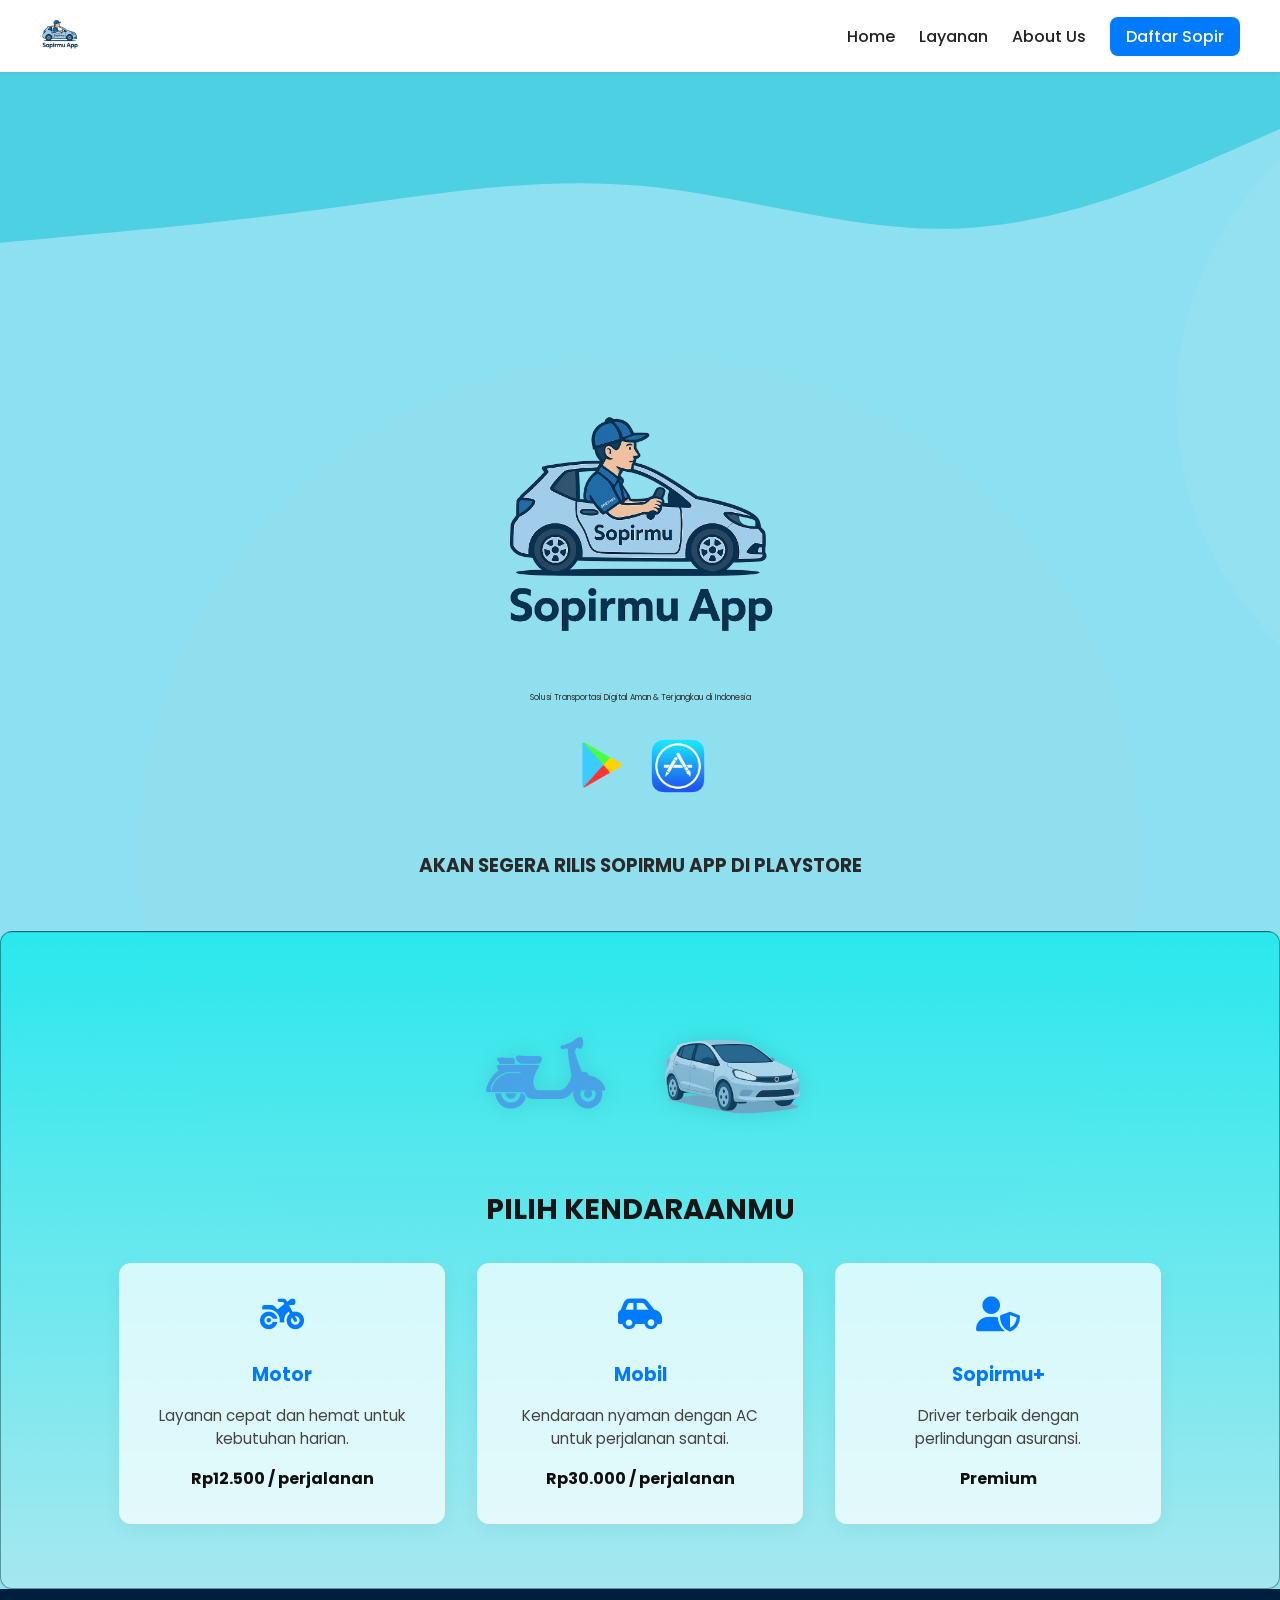
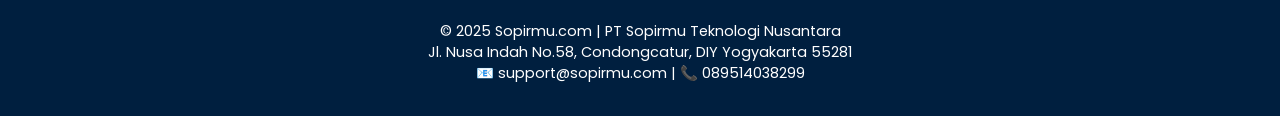
==== index.html @ 1ba3b1ca "Upload landing page Sopirmu lengkap" ====
<!DOCTYPE html>
<html lang="id">
<head>
  <meta charset="UTF-8" />
  <meta name="viewport" content="width=device-width, initial-scale=1.0" />
  <title>Sopirmu.com - Transportasi Digital Indonesia</title>
  <link href="https://fonts.googleapis.com/css2?family=Poppins:wght@400;700&display=swap" rel="stylesheet" />
  <link rel="stylesheet" href="css/style.css" />
  <link rel="stylesheet" href="https://cdnjs.cloudflare.com/ajax/libs/font-awesome/6.5.0/css/all.min.css" />
</head>
<body>

  <!-- Navbar -->
  <nav class="navbar">
    <div class="navbar-container">
      <img src="assets/logo.png" alt="Sopirmu Logo" class="navbar-logo" />
      <div class="menu-toggle" onclick="toggleMenu()">☰</div>
      <ul class="navbar-menu" id="nav-menu">
        <li><a href="#">Home</a></li>
        <li><a href="#layanan">Layanan</a></li>
        <li><a href="about.html">About Us</a></li>
        <li><a href="join-driver.html" class="btn-sopir">Daftar Sopir</a></li>
      </ul>
    </div>
  </nav>

  <!-- Wave SVG -->
  <svg xmlns="http://www.w3.org/2000/svg" viewBox="0 0 1440 320" style="width: 100%; display: block;">
    <path fill="#4dd0e1" fill-opacity="1"
      d="M0,192L60,186.7C120,181,240,171,360,154.7C480,139,600,117,720,128C840,139,960,181,1080,176C1200,171,1320,117,1380,90.7L1440,64L1440,0L1380,0C1320,0,1200,0,1080,0C960,0,840,0,720,0C600,0,480,0,360,0C240,0,120,0,60,0L0,0Z">
    </path>
  </svg>

  <!-- Hero Header -->
  <header>
    <img src="assets/logo.png" alt="Logo Sopirmu" class="logo fade-in" />
    <p class="fade-in">Solusi Transportasi Digital Aman & Terjangkau di Indonesia</p>
    <div class="store-buttons fade-in">
      <a href="https://play.google.com" target="_blank">
        <img src="assets/google-play-badge.png" alt="Download on Google Play" />
      </a>
      <a href="https://www.apple.com/app-store/" target="_blank">
        <img src="assets/app-store-badge.png" alt="Download on App Store" />
      </a>
    </div>
    <h3 class="fade-in" style="margin-top: 1rem; color: #2a2929;">
      AKAN SEGERA RILIS SOPIRMU APP DI PLAYSTORE
    </h3>
  </header>

  <!-- Kendaraan Section -->
  <section class="car-section" id="layanan">
    <div class="vehicle-icons fade-in">
      <img src="assets/motor_icon.png" alt="Ikon Motor Sopirmu" class="vehicle" />
      <img src="assets/mobil.png" alt="Ilustrasi Mobil Sopirmu" class="vehicle" />
    </div>
    <h1 class="fade-in" style="margin-top: 1rem; color: #171616;">PILIH KENDARAANMU</h1>
    <div class="car-cards fade-in">
      <div class="car-card">
        <i class="fas fa-motorcycle service-icon"></i>
        <h3>Motor</h3>
        <p>Layanan cepat dan hemat untuk kebutuhan harian.</p>
        <div class="price">Rp12.500 / perjalanan</div>
      </div>
      <div class="car-card">
        <i class="fas fa-car-side service-icon"></i>
        <h3>Mobil</h3>
        <p>Kendaraan nyaman dengan AC untuk perjalanan santai.</p>
        <div class="price">Rp30.000 / perjalanan</div>
      </div>
      <div class="car-card">
        <i class="fas fa-user-shield service-icon"></i>
        <h3>Sopirmu+</h3>
        <p>Driver terbaik dengan perlindungan asuransi.</p>
        <div class="price">Premium</div>
      </div>
    </div>
  </section>

  <!-- Footer -->
  <footer>
    © 2025 Sopirmu.com | PT Sopirmu Teknologi Nusantara<br />
    Jl. Nusa Indah No.58, Condongcatur, DIY Yogyakarta 55281<br />
    📧 support@sopirmu.com | 📞 089514038299
  </footer>

  <!-- Script -->
  <script>
    function toggleMenu() {
      const menu = document.getElementById("nav-menu");
      menu.classList.toggle("active");
    }
  </script>

</body>
</html>
---- css/style.css ----
/* ========== GLOBAL ========== */
body {
  margin: 0;
  font-family: 'Poppins', sans-serif;
  background: #33cae893;
  background-image: url('../assets/background-pattern.svg');
  background-repeat: no-repeat;
  background-size: cover;
  background-position: top center;
  color: #285d91;
}

/* ========== NAVBAR ========== */
.navbar {
  background-color: #ffffff;
  padding: 1rem 2rem;
  box-shadow: 0 2px 4px rgba(0, 0, 0, 0.05);
  position: sticky;
  top: 0;
  z-index: 1000;
}

.navbar-container {
  max-width: 1200px;
  margin: 0 auto;
  display: flex;
  justify-content: space-between;
  align-items: center;
}

.navbar-logo {
  height: 40px;
}

.navbar-menu {
  list-style: none;
  display: flex;
  gap: 1.5rem;
  margin: 0;
  padding: 0;
  align-items: center;
}

.navbar-menu li a {
  text-decoration: none;
  color: #222;
  font-weight: 500;
  transition: color 0.3s;
}

.navbar-menu li a:hover {
  color: #007bff;
}

.btn-sopir {
  background-color: #007bff;
  color: white !important;
  padding: 0.5rem 1rem;
  border-radius: 8px;
  font-weight: bold;
  transition: background 0.3s;
}

.btn-sopir:hover {
  background-color: #005ecb;
}

/* ==== Menu Toggle Mobile ==== */
.menu-toggle {
  display: none;
  font-size: 1.8rem;
  cursor: pointer;
  color: #007bff;
}

@media screen and (max-width: 768px) {
  .menu-toggle {
    display: block;
  }

  .navbar-menu {
    display: none;
    flex-direction: column;
    background: white;
    position: absolute;
    top: 70px;
    right: 20px;
    width: 200px;
    padding: 1rem;
    box-shadow: 0 4px 10px rgba(0, 0, 0, 0.1);
    border-radius: 8px;
  }

  .navbar-menu.active {
    display: flex;
  }

  .navbar-menu li {
    margin-bottom: 1rem;
  }
}

/* ========== HEADER HERO ========== */
header {
  display: flex;
  flex-direction: column;
  align-items: center;
  text-align: center;
  padding: 2rem 1rem 2rem;
}

header img.logo {
  width: 300px;
  margin-bottom: 0.25rem;
}

header p {
  font-size: 0.5rem;
  margin: 0;
  color: #2e2e2e;
}

.store-buttons {
  display: flex;
  justify-content: center;
  gap: 1rem;
  margin: 2rem 0;
}

.store-buttons img {
  height: 60px;
  transition: transform 0.3s ease;
}

.store-buttons img:hover {
  transform: scale(1.05);
}

/* ========== ANIMASI ========== */
.fade-in {
  opacity: 0;
  transform: translateY(20px);
  animation: fadeInUp 1s ease-out forwards;
}

@keyframes fadeInUp {
  to {
    opacity: 1;
    transform: translateY(0);
  }
}

/* ========== KENDARAAN SECTION ========== */
.car-section {
  position: relative;
  padding: 4rem 1rem;
  text-align: center;
  color: #fff;
  background: linear-gradient(360deg, #097590, #0962b1d2, #e5eaf0bf, #02ebebb6);
  background-size: 400% 400%;
  animation: gradientBG 10s ease infinite;
  border: 1px solid rgba(2, 64, 67, 0.488);
  border-radius: 12px;
  z-index: 1;
}

.car-section h1 {
  color: #e6dfdf;
  margin: 1rem 0 2rem;
  font-size: 1.8rem;
}

.vehicle-icons {
  display: flex;
  justify-content: center;
  align-items: center;
  gap: 2rem;
  margin-bottom: 2rem;
}

.vehicle-icons img.vehicle {
  width: 160px;
  height: auto;
  filter: drop-shadow(0 0 10px rgba(0, 0, 0, 0.1));
}

.car-cards {
  display: flex;
  flex-wrap: wrap;
  justify-content: center;
  gap: 2rem;
}

.car-card {
  background: #ffffffb9;
  border: 1px solid #f0f0f073;
  border-radius: 12px;
  padding: 2rem;
  width: 260px;
  box-shadow: 0 5px 20px rgba(0, 0, 0, 0.05);
  transition: transform 0.3s ease, box-shadow 0.3s ease;
}

.car-card:hover {
  transform: translateY(-5px);
  box-shadow: 0 8px 30px rgba(0, 0, 0, 0.1);
}

.car-card h3 {
  color: #007bff;
  margin: 1rem 0 0.5rem;
}

.car-card p {
  font-size: 0.95rem;
  color: #444;
}

.car-card .price {
  font-weight: bold;
  margin-top: 1rem;
  color: #0e0f0f;
}

.car-card .service-icon {
  font-size: 2.2rem;
  color: #007bff;
  margin-bottom: 0.8rem;
}

/* ========== FORM SECTION (JOIN DRIVER) ========== */
.form-section {
  text-align: center;
  padding: 4rem 1rem;
  background-color: #ffffff;
}

.form-logo {
  width: 120px;
  margin-bottom: 1.5rem;
}

.form-title {
  font-size: 2rem;
  margin-bottom: 0.5rem;
  color: #007bff;
}

.form-subtitle {
  font-size: 1rem;
  color: #555;
  margin-bottom: 2rem;
}

.driver-options {
  display: flex;
  justify-content: center;
  flex-wrap: wrap;
  gap: 1.5rem;
}

.driver-btn {
  background-color: #007bff;
  color: white;
  padding: 1rem 2rem;
  border-radius: 8px;
  text-decoration: none;
  font-weight: 600;
  transition: background 0.3s ease;
}

.driver-btn:hover {
  background-color: #005ecb;
}

/* ========== FOOTER ========== */
footer {
  text-align: center;
  padding: 2rem 1rem;
  font-size: 0.9rem;
  background-color: #001f3f;
  color: white;
}

/* ========== RESPONSIVE ========== */
@media screen and (max-width: 768px) {
  header img.logo {
    width: 140px;
  }

  .store-buttons {
    flex-direction: row;
    flex-wrap: wrap;
    justify-content: center;
  }

  .vehicle-icons {
    flex-direction: row;
    gap: 1rem;
  }

  .car-cards {
    flex-direction: column;
    align-items: center;
    padding: 0 1rem;
  }

  .car-card {
    width: 100%;
    max-width: 320px;
  }

  .driver-options {
    flex-direction: column;
    align-items: center;
  }

  footer {
    font-size: 0.85rem;
  }
}
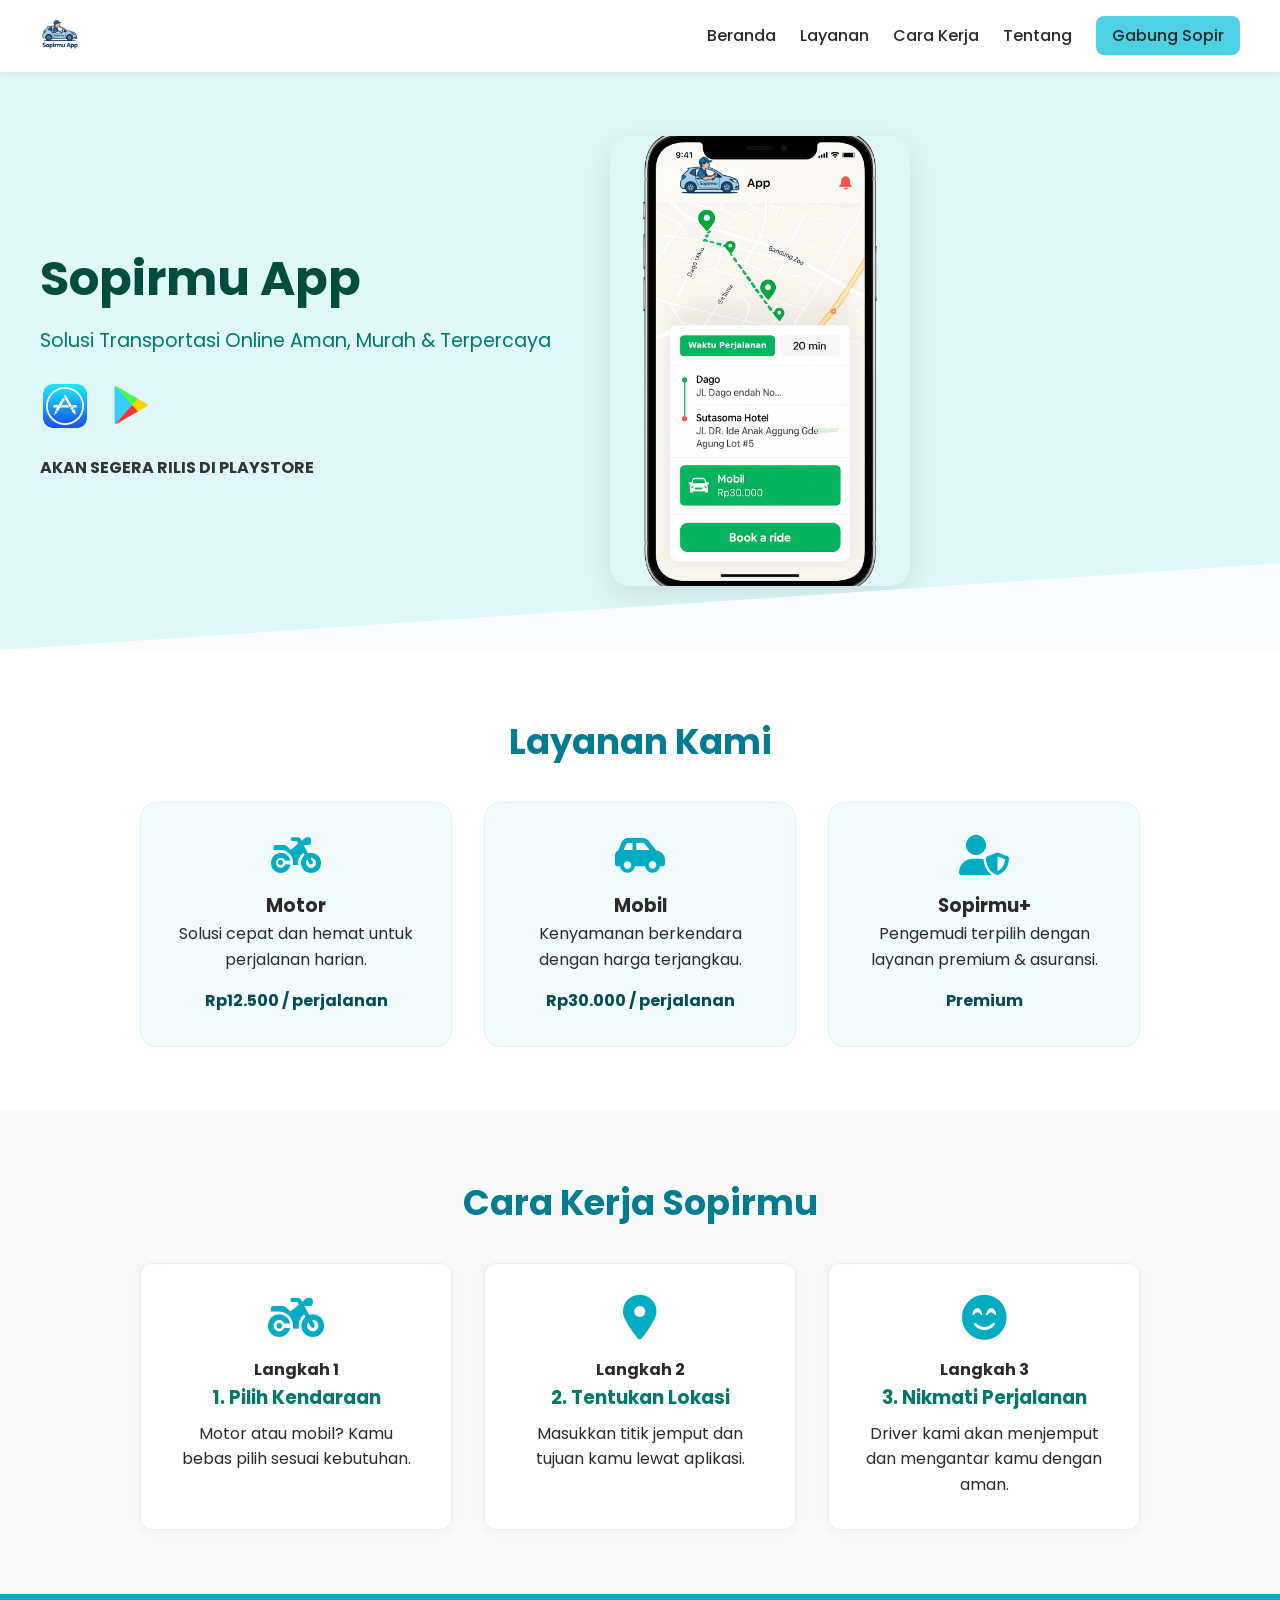
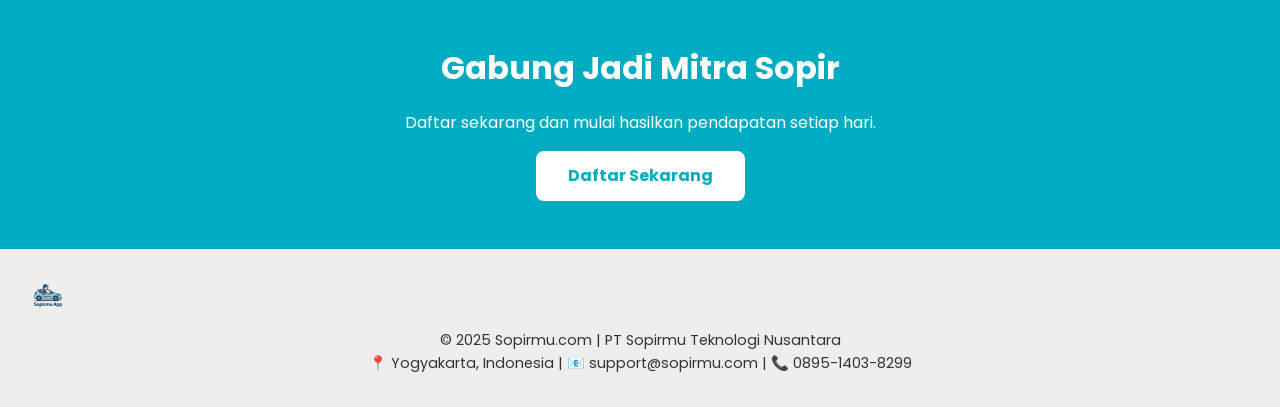
==== commit 9a484c77: "Upload landing page final Sopirmu" ====
--- a/index.html
+++ b/index.html
@@ -3,7 +3,7 @@
 <head>
   <meta charset="UTF-8" />
   <meta name="viewport" content="width=device-width, initial-scale=1.0" />
-  <title>Sopirmu.com - Transportasi Digital Indonesia</title>
+  <title>Sopirmu - Transportasi Online Aman & Terjangkau</title>
   <link href="https://fonts.googleapis.com/css2?family=Poppins:wght@400;700&display=swap" rel="stylesheet" />
   <link rel="stylesheet" href="css/style.css" />
   <link rel="stylesheet" href="https://cdnjs.cloudflare.com/ajax/libs/font-awesome/6.5.0/css/all.min.css" />
@@ -14,81 +14,104 @@
   <nav class="navbar">
     <div class="navbar-container">
       <img src="assets/logo.png" alt="Sopirmu Logo" class="navbar-logo" />
+      <ul class="navbar-menu" id="nav-menu">
+        <li><a href="#">Beranda</a></li>
+        <li><a href="#layanan">Layanan</a></li>
+        <li><a href="#cara-kerja">Cara Kerja</a></li>
+        <li><a href="about.html">Tentang</a></li>
+        <li><a href="join-driver.html" class="btn-sopir">Gabung Sopir</a></li>
+      </ul>
       <div class="menu-toggle" onclick="toggleMenu()">☰</div>
-      <ul class="navbar-menu" id="nav-menu">
-        <li><a href="#">Home</a></li>
-        <li><a href="#layanan">Layanan</a></li>
-        <li><a href="about.html">About Us</a></li>
-        <li><a href="join-driver.html" class="btn-sopir">Daftar Sopir</a></li>
-      </ul>
     </div>
   </nav>
 
-  <!-- Wave SVG -->
-  <svg xmlns="http://www.w3.org/2000/svg" viewBox="0 0 1440 320" style="width: 100%; display: block;">
-    <path fill="#4dd0e1" fill-opacity="1"
-      d="M0,192L60,186.7C120,181,240,171,360,154.7C480,139,600,117,720,128C840,139,960,181,1080,176C1200,171,1320,117,1380,90.7L1440,64L1440,0L1380,0C1320,0,1200,0,1080,0C960,0,840,0,720,0C600,0,480,0,360,0C240,0,120,0,60,0L0,0Z">
-    </path>
-  </svg>
+  <!-- Hero Section -->
+  <section class="hero-v2">
+    <div class="hero-container">
+      <div class="hero-text">
+        <h1>Sopirmu App</h1>
+        <p class="tagline">Solusi Transportasi Online Aman, Murah & Terpercaya</p>
+        <div class="store-badges">
+          <a href="#"><img src="assets/app-store-badge.png" alt="App Store"></a>
+          <a href="#"><img src="assets/google-play-badge.png" alt="Google Play"></a>
+        </div>
+        <p class="soon">AKAN SEGERA RILIS DI PLAYSTORE</p>
+      </div>
+      <div class="hero-image">
+        <img src="assets/mockup-iphone.png" alt="Mockup Sopirmu App" />
+      </div>
+    </div>
+  </section>
 
-  <!-- Hero Header -->
-  <header>
-    <img src="assets/logo.png" alt="Logo Sopirmu" class="logo fade-in" />
-    <p class="fade-in">Solusi Transportasi Digital Aman & Terjangkau di Indonesia</p>
-    <div class="store-buttons fade-in">
-      <a href="https://play.google.com" target="_blank">
-        <img src="assets/google-play-badge.png" alt="Download on Google Play" />
-      </a>
-      <a href="https://www.apple.com/app-store/" target="_blank">
-        <img src="assets/app-store-badge.png" alt="Download on App Store" />
-      </a>
-    </div>
-    <h3 class="fade-in" style="margin-top: 1rem; color: #2a2929;">
-      AKAN SEGERA RILIS SOPIRMU APP DI PLAYSTORE
-    </h3>
-  </header>
-
-  <!-- Kendaraan Section -->
-  <section class="car-section" id="layanan">
-    <div class="vehicle-icons fade-in">
-      <img src="assets/motor_icon.png" alt="Ikon Motor Sopirmu" class="vehicle" />
-      <img src="assets/mobil.png" alt="Ilustrasi Mobil Sopirmu" class="vehicle" />
-    </div>
-    <h1 class="fade-in" style="margin-top: 1rem; color: #171616;">PILIH KENDARAANMU</h1>
-    <div class="car-cards fade-in">
-      <div class="car-card">
-        <i class="fas fa-motorcycle service-icon"></i>
+  <!-- Layanan -->
+  <section class="fitur-section" id="layanan">
+    <h2 class="section-title">Layanan Kami</h2>
+    <div class="fitur-cards">
+      <div class="fitur-card">
+        <i class="fas fa-motorcycle fitur-icon"></i>
         <h3>Motor</h3>
-        <p>Layanan cepat dan hemat untuk kebutuhan harian.</p>
+        <p>Solusi cepat dan hemat untuk perjalanan harian.</p>
         <div class="price">Rp12.500 / perjalanan</div>
       </div>
-      <div class="car-card">
-        <i class="fas fa-car-side service-icon"></i>
+      <div class="fitur-card">
+        <i class="fas fa-car-side fitur-icon"></i>
         <h3>Mobil</h3>
-        <p>Kendaraan nyaman dengan AC untuk perjalanan santai.</p>
+        <p>Kenyamanan berkendara dengan harga terjangkau.</p>
         <div class="price">Rp30.000 / perjalanan</div>
       </div>
-      <div class="car-card">
-        <i class="fas fa-user-shield service-icon"></i>
+      <div class="fitur-card">
+        <i class="fas fa-user-shield fitur-icon"></i>
         <h3>Sopirmu+</h3>
-        <p>Driver terbaik dengan perlindungan asuransi.</p>
+        <p>Pengemudi terpilih dengan layanan premium & asuransi.</p>
         <div class="price">Premium</div>
       </div>
     </div>
   </section>
 
+  <!-- Cara Kerja -->
+  <section class="work-section" id="cara-kerja">
+    <h2 class="section-title">Cara Kerja Sopirmu</h2>
+    <div class="work-steps">
+      <div class="step">
+        <i class="fas fa-motorcycle step-icon"></i>
+        <h4>Langkah 1</h4>
+        <h3><b>1. Pilih Kendaraan</b></h3>
+        <p>Motor atau mobil? Kamu bebas pilih sesuai kebutuhan.</p>
+      </div>
+      <div class="step">
+        <i class="fas fa-map-marker-alt step-icon"></i>
+        <h4>Langkah 2</h4>
+        <h3><b>2. Tentukan Lokasi</b></h3>
+        <p>Masukkan titik jemput dan tujuan kamu lewat aplikasi.</p>
+      </div>
+      <div class="step">
+        <i class="fas fa-smile-beam step-icon"></i>
+        <h4>Langkah 3</h4>
+        <h3><b>3. Nikmati Perjalanan</b></h3>
+        <p>Driver kami akan menjemput dan mengantar kamu dengan aman.</p>
+      </div>
+    </div>
+  </section>
+
+  <!-- CTA Join Driver -->
+  <section class="cta-section">
+    <h2>Gabung Jadi Mitra Sopir</h2>
+    <p>Daftar sekarang dan mulai hasilkan pendapatan setiap hari.</p>
+    <a href="join-driver.html" class="cta-button">Daftar Sekarang</a>
+  </section>
+
   <!-- Footer -->
   <footer>
-    © 2025 Sopirmu.com | PT Sopirmu Teknologi Nusantara<br />
-    Jl. Nusa Indah No.58, Condongcatur, DIY Yogyakarta 55281<br />
-    📧 support@sopirmu.com | 📞 089514038299
+    <div class="footer-content">
+      <img src="assets/logo.png" alt="Sopirmu Logo" class="footer-logo" />
+      <p>© 2025 Sopirmu.com | PT Sopirmu Teknologi Nusantara</p>
+      <p>📍 Yogyakarta, Indonesia | 📧 support@sopirmu.com | 📞 0895-1403-8299</p>
+    </div>
   </footer>
 
-  <!-- Script -->
   <script>
     function toggleMenu() {
-      const menu = document.getElementById("nav-menu");
-      menu.classList.toggle("active");
+      document.getElementById("nav-menu").classList.toggle("active");
     }
   </script>
 
--- a/css/style.css
+++ b/css/style.css
@@ -1,20 +1,32 @@
-/* ========== GLOBAL ========== */
+/* RESET & GLOBAL */
+* {
+  margin: 0;
+  padding: 0;
+  box-sizing: border-box;
+}
+
 body {
-  margin: 0;
   font-family: 'Poppins', sans-serif;
-  background: #33cae893;
-  background-image: url('../assets/background-pattern.svg');
-  background-repeat: no-repeat;
-  background-size: cover;
-  background-position: top center;
-  color: #285d91;
-}
-
-/* ========== NAVBAR ========== */
+  background-color: #f9fcff;
+  color: #2a2a2a;
+  line-height: 1.6;
+}
+
+a {
+  text-decoration: none;
+  color: inherit;
+}
+
+img {
+  max-width: 100%;
+  display: block;
+}
+
+/* NAVBAR */
 .navbar {
-  background-color: #ffffff;
+  background: #ffffff;
   padding: 1rem 2rem;
-  box-shadow: 0 2px 4px rgba(0, 0, 0, 0.05);
+  box-shadow: 0 2px 6px rgba(0, 0, 0, 0.05);
   position: sticky;
   top: 0;
   z-index: 1000;
@@ -22,7 +34,7 @@
 
 .navbar-container {
   max-width: 1200px;
-  margin: 0 auto;
+  margin: auto;
   display: flex;
   justify-content: space-between;
   align-items: center;
@@ -36,286 +48,376 @@
   list-style: none;
   display: flex;
   gap: 1.5rem;
-  margin: 0;
-  padding: 0;
   align-items: center;
 }
 
 .navbar-menu li a {
-  text-decoration: none;
-  color: #222;
   font-weight: 500;
-  transition: color 0.3s;
-}
-
-.navbar-menu li a:hover {
-  color: #007bff;
+  color: #2a2a2a;
 }
 
 .btn-sopir {
-  background-color: #007bff;
-  color: white !important;
+  background-color: #4dd0e1;
+  color: white;
   padding: 0.5rem 1rem;
   border-radius: 8px;
   font-weight: bold;
-  transition: background 0.3s;
-}
-
-.btn-sopir:hover {
-  background-color: #005ecb;
-}
-
-/* ==== Menu Toggle Mobile ==== */
+}
+
 .menu-toggle {
   display: none;
-  font-size: 1.8rem;
+  font-size: 1.5rem;
   cursor: pointer;
-  color: #007bff;
-}
-
-@media screen and (max-width: 768px) {
+}
+
+/* HERO SECTION */
+.hero-v2 {
+  background-color: #e0f7fa;
+  padding: 4rem 2rem;
+  clip-path: polygon(0 0, 100% 0, 100% 85%, 0% 100%);
+}
+
+.hero-container {
+  max-width: 1200px;
+  margin: auto;
+  display: flex;
+  align-items: center;
+  justify-content: space-between;
+  flex-wrap: wrap;
+}
+
+.hero-text {
+  flex: 1 1 45%;
+}
+
+.hero-text h1 {
+  font-size: 3rem;
+  color: #004d40;
+}
+
+.tagline {
+  color: #00796b;
+  font-size: 1.2rem;
+  margin-top: 0.5rem;
+}
+
+.store-badges {
+  display: flex;
+  gap: 1rem;
+  margin-top: 1.5rem;
+}
+
+.store-badges img {
+  height: 50px;
+}
+
+.soon {
+  margin-top: 1.5rem;
+  font-weight: bold;
+  color: #333;
+}
+
+.hero-image {
+  flex: 1 1 50%;
+  text-align: center;
+}
+
+.hero-image img {
+  max-width: 300px;
+  border-radius: 20px;
+  box-shadow: 0 10px 30px rgba(0,0,0,0.1);
+}
+
+/* FITUR SECTION */
+.fitur-section {
+  padding: 4rem 2rem;
+  background-color: #ffffff;
+  text-align: center;
+}
+
+.section-title {
+  font-size: 2.2rem;
+  margin-bottom: 2rem;
+  color: #007c91;
+}
+
+.fitur-cards {
+  display: grid;
+  grid-template-columns: repeat(auto-fit, minmax(250px, 1fr));
+  gap: 2rem;
+  max-width: 1000px;
+  margin: 0 auto;
+}
+
+.fitur-card {
+  background-color: #f2fbfd;
+  border: 1px solid #d9f4f9;
+  border-radius: 16px;
+  padding: 2rem;
+  transition: transform 0.3s ease;
+}
+
+.fitur-card:hover {
+  transform: translateY(-5px);
+  box-shadow: 0 6px 20px rgba(0, 0, 0, 0.05);
+}
+
+.fitur-icon {
+  font-size: 2.5rem;
+  color: #00acc1;
+  margin-bottom: 1rem;
+}
+
+.price {
+  margin-top: 1rem;
+  font-weight: bold;
+  color: #004d55;
+}
+
+/* HOW IT WORKS */
+.work-section {
+  background-color: #f9f9f9;
+  padding: 4rem 2rem;
+  text-align: center;
+}
+
+.work-steps {
+  display: flex;
+  flex-wrap: wrap;
+  gap: 2rem;
+  max-width: 1000px;
+  margin: 0 auto;
+  justify-content: center;
+}
+
+.step {
+  flex: 1 1 250px;
+  background-color: #fff;
+  border: 1px solid #e0f0f0;
+  border-radius: 12px;
+  padding: 2rem;
+  box-shadow: 0 2px 10px rgba(0,0,0,0.05);
+}
+
+.step-icon {
+  font-size: 2.8rem;
+  color: #00acc1;
+  margin-bottom: 1rem;
+  transition: transform 0.3s ease;
+}
+
+.step:hover .step-icon {
+  transform: scale(1.1);
+}
+
+.step h3 {
+  margin-bottom: 0.5rem;
+  color: #00796b;
+}
+
+/* CTA SECTION */
+.cta-section {
+  background: #00acc1;
+  color: #ffffff;
+  padding: 3rem 2rem;
+  text-align: center;
+}
+
+.cta-section h2 {
+  font-size: 2rem;
+  margin-bottom: 1rem;
+}
+
+.cta-button {
+  margin-top: 1rem;
+  background-color: #ffffff;
+  color: #00acc1;
+  padding: 0.75rem 2rem;
+  border-radius: 8px;
+  font-weight: bold;
+  display: inline-block;
+  transition: background-color 0.3s ease;
+}
+
+.cta-button:hover {
+  background-color: #e0f7fa;
+}
+
+/* FOOTER */
+footer {
+  background-color: #eeeeee;
+  text-align: center;
+  padding: 2rem;
+  font-size: 0.9rem;
+  color: #333;
+}
+
+.footer-logo {
+  height: 32px;
+  margin-bottom: 1rem;
+}
+
+/* ABOUT SECTION */
+.about-section {
+  padding: 4rem 2rem;
+  background-color: #fefefe;
+}
+
+.about-container {
+  max-width: 1200px;
+  margin: auto;
+  display: flex;
+  flex-wrap: wrap;
+  align-items: center;
+  gap: 2rem;
+}
+
+.about-text {
+  flex: 1 1 50%;
+}
+
+.about-text h1 {
+  font-size: 2.5rem;
+  margin-bottom: 1rem;
+  color: #004d40;
+}
+
+.about-text p {
+  margin-bottom: 1rem;
+  font-size: 1.1rem;
+  color: #444;
+}
+
+.about-image {
+  flex: 1 1 45%;
+  text-align: center;
+}
+
+.about-image img {
+  max-width: 350px;
+  border-radius: 16px;
+  box-shadow: 0 10px 20px rgba(0,0,0,0.05);
+}
+
+/* JOIN DRIVER FORM */
+.join-driver-section {
+  padding: 4rem 2rem;
+  background-color: #f2fcfd;
+}
+
+.form-container {
+  max-width: 600px;
+  margin: auto;
+  background: white;
+  padding: 2.5rem;
+  border-radius: 16px;
+  box-shadow: 0 4px 15px rgba(0,0,0,0.05);
+}
+
+.form-container h1 {
+  color: #00796b;
+  font-size: 2rem;
+  margin-bottom: 0.5rem;
+}
+
+.form-container p {
+  margin-bottom: 2rem;
+  color: #555;
+}
+
+.driver-form label {
+  display: block;
+  margin-bottom: 0.5rem;
+  font-weight: 500;
+  margin-top: 1rem;
+}
+
+.driver-form input,
+.driver-form select {
+  width: 100%;
+  padding: 0.75rem;
+  border-radius: 8px;
+  border: 1px solid #ccc;
+  font-size: 1rem;
+}
+
+.driver-form input:focus,
+.driver-form select:focus {
+  outline: none;
+  border-color: #00acc1;
+  box-shadow: 0 0 0 2px rgba(0,172,193,0.2);
+}
+
+.driver-form .cta-button {
+  margin-top: 2rem;
+  width: 100%;
+  background-color: #00acc1;
+  color: white;
+  border: none;
+  font-size: 1rem;
+  padding: 0.75rem;
+  border-radius: 8px;
+  font-weight: bold;
+  cursor: pointer;
+}
+
+.driver-form .cta-button:hover {
+  background-color: #0097a7;
+}
+
+/* RESPONSIVE */
+@media (max-width: 768px) {
+  .hero-container,
+  .about-container {
+    flex-direction: column-reverse;
+    text-align: center;
+  }
+
+  .hero-text h1,
+  .about-text h1 {
+    font-size: 2.2rem;
+  }
+
+  .store-badges {
+    justify-content: center;
+  }
+
+  .hero-image img {
+    margin-bottom: 2rem;
+  }
+
+  .navbar-menu {
+    flex-direction: column;
+    display: none;
+    background-color: white;
+    position: absolute;
+    right: 2rem;
+    top: 70px;
+    padding: 1rem;
+    border-radius: 10px;
+    box-shadow: 0 2px 10px rgba(0, 0, 0, 0.1);
+  }
+
+  .navbar-menu.active {
+    display: flex;
+  }
+
   .menu-toggle {
     display: block;
   }
 
-  .navbar-menu {
-    display: none;
+  .fitur-cards,
+  .work-steps {
+    grid-template-columns: 1fr;
     flex-direction: column;
-    background: white;
-    position: absolute;
-    top: 70px;
-    right: 20px;
-    width: 200px;
-    padding: 1rem;
-    box-shadow: 0 4px 10px rgba(0, 0, 0, 0.1);
-    border-radius: 8px;
-  }
-
-  .navbar-menu.active {
-    display: flex;
-  }
-
-  .navbar-menu li {
-    margin-bottom: 1rem;
-  }
-}
-
-/* ========== HEADER HERO ========== */
-header {
-  display: flex;
-  flex-direction: column;
-  align-items: center;
-  text-align: center;
-  padding: 2rem 1rem 2rem;
-}
-
-header img.logo {
-  width: 300px;
-  margin-bottom: 0.25rem;
-}
-
-header p {
-  font-size: 0.5rem;
-  margin: 0;
-  color: #2e2e2e;
-}
-
-.store-buttons {
-  display: flex;
-  justify-content: center;
-  gap: 1rem;
-  margin: 2rem 0;
-}
-
-.store-buttons img {
-  height: 60px;
-  transition: transform 0.3s ease;
-}
-
-.store-buttons img:hover {
-  transform: scale(1.05);
-}
-
-/* ========== ANIMASI ========== */
-.fade-in {
-  opacity: 0;
-  transform: translateY(20px);
-  animation: fadeInUp 1s ease-out forwards;
-}
-
-@keyframes fadeInUp {
-  to {
-    opacity: 1;
-    transform: translateY(0);
-  }
-}
-
-/* ========== KENDARAAN SECTION ========== */
-.car-section {
-  position: relative;
-  padding: 4rem 1rem;
-  text-align: center;
-  color: #fff;
-  background: linear-gradient(360deg, #097590, #0962b1d2, #e5eaf0bf, #02ebebb6);
-  background-size: 400% 400%;
-  animation: gradientBG 10s ease infinite;
-  border: 1px solid rgba(2, 64, 67, 0.488);
-  border-radius: 12px;
-  z-index: 1;
-}
-
-.car-section h1 {
-  color: #e6dfdf;
-  margin: 1rem 0 2rem;
-  font-size: 1.8rem;
-}
-
-.vehicle-icons {
-  display: flex;
-  justify-content: center;
-  align-items: center;
-  gap: 2rem;
-  margin-bottom: 2rem;
-}
-
-.vehicle-icons img.vehicle {
-  width: 160px;
-  height: auto;
-  filter: drop-shadow(0 0 10px rgba(0, 0, 0, 0.1));
-}
-
-.car-cards {
-  display: flex;
-  flex-wrap: wrap;
-  justify-content: center;
-  gap: 2rem;
-}
-
-.car-card {
-  background: #ffffffb9;
-  border: 1px solid #f0f0f073;
-  border-radius: 12px;
-  padding: 2rem;
-  width: 260px;
-  box-shadow: 0 5px 20px rgba(0, 0, 0, 0.05);
-  transition: transform 0.3s ease, box-shadow 0.3s ease;
-}
-
-.car-card:hover {
-  transform: translateY(-5px);
-  box-shadow: 0 8px 30px rgba(0, 0, 0, 0.1);
-}
-
-.car-card h3 {
-  color: #007bff;
-  margin: 1rem 0 0.5rem;
-}
-
-.car-card p {
-  font-size: 0.95rem;
-  color: #444;
-}
-
-.car-card .price {
-  font-weight: bold;
-  margin-top: 1rem;
-  color: #0e0f0f;
-}
-
-.car-card .service-icon {
-  font-size: 2.2rem;
-  color: #007bff;
-  margin-bottom: 0.8rem;
-}
-
-/* ========== FORM SECTION (JOIN DRIVER) ========== */
-.form-section {
-  text-align: center;
-  padding: 4rem 1rem;
-  background-color: #ffffff;
-}
-
-.form-logo {
-  width: 120px;
-  margin-bottom: 1.5rem;
-}
-
-.form-title {
-  font-size: 2rem;
-  margin-bottom: 0.5rem;
-  color: #007bff;
-}
-
-.form-subtitle {
-  font-size: 1rem;
-  color: #555;
-  margin-bottom: 2rem;
-}
-
-.driver-options {
-  display: flex;
-  justify-content: center;
-  flex-wrap: wrap;
-  gap: 1.5rem;
-}
-
-.driver-btn {
-  background-color: #007bff;
-  color: white;
-  padding: 1rem 2rem;
-  border-radius: 8px;
-  text-decoration: none;
-  font-weight: 600;
-  transition: background 0.3s ease;
-}
-
-.driver-btn:hover {
-  background-color: #005ecb;
-}
-
-/* ========== FOOTER ========== */
-footer {
-  text-align: center;
-  padding: 2rem 1rem;
-  font-size: 0.9rem;
-  background-color: #001f3f;
-  color: white;
-}
-
-/* ========== RESPONSIVE ========== */
-@media screen and (max-width: 768px) {
-  header img.logo {
-    width: 140px;
-  }
-
-  .store-buttons {
-    flex-direction: row;
-    flex-wrap: wrap;
-    justify-content: center;
-  }
-
-  .vehicle-icons {
-    flex-direction: row;
-    gap: 1rem;
-  }
-
-  .car-cards {
-    flex-direction: column;
-    align-items: center;
-    padding: 0 1rem;
-  }
-
-  .car-card {
+  }
+
+  .cta-section h2 {
+    font-size: 1.5rem;
+  }
+
+  .form-container {
     width: 100%;
-    max-width: 320px;
-  }
-
-  .driver-options {
-    flex-direction: column;
-    align-items: center;
-  }
-
-  footer {
-    font-size: 0.85rem;
-  }
-}
+    padding: 1.5rem;
+  }
+}
